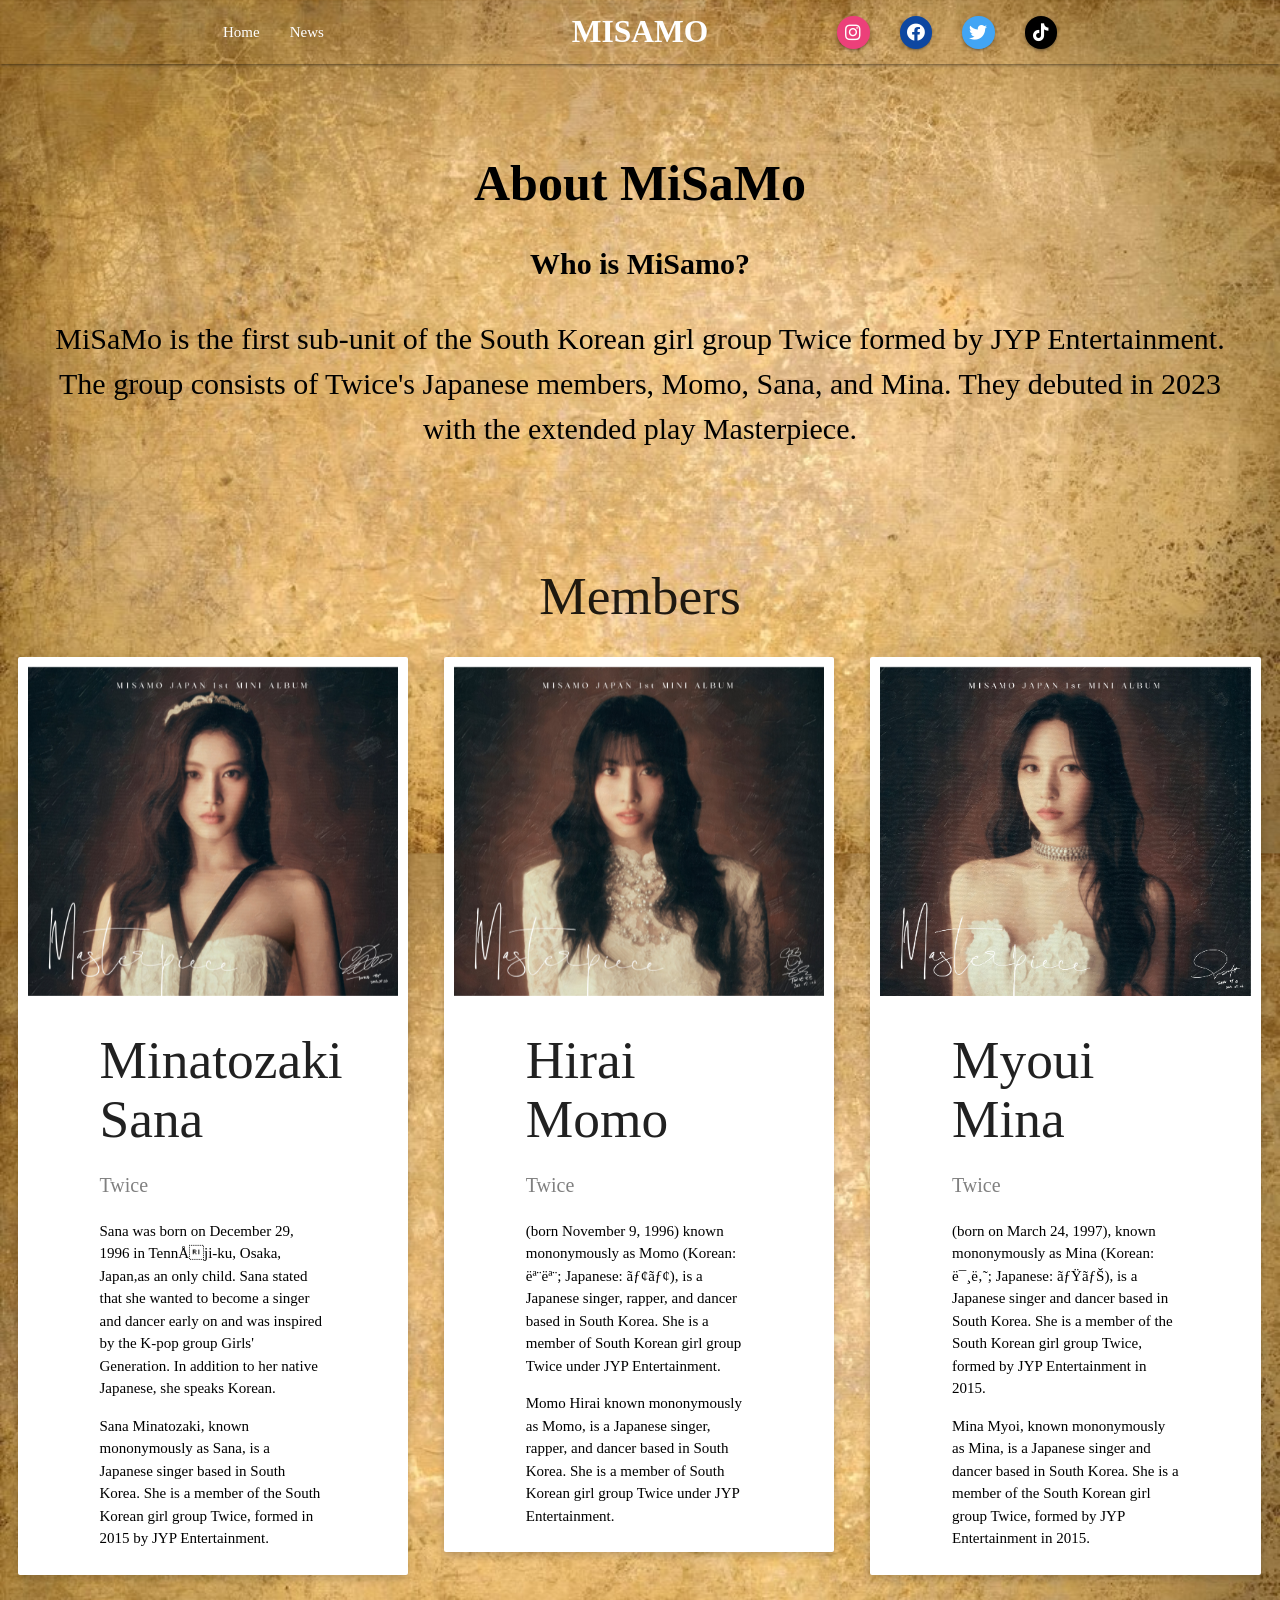
==== aboutopagemisamo.html @ c76c15a7 "Add files via upload" ====
<html lang="en">
<head>
    <title>About Misamo</title>
    <link rel="stylesheet" href="https://cdnjs.cloudflare.com/ajax/libs/font-awesome/5.15.3/css/all.min.css" integrity="sha512-iBBXm8fW90+nuLcSKlbmrPcLa0OT92xO1BIsZ+ywDWZCvqsWgccV3gFoRBv0z+8dLJgyAHIhR35VZc2oM/gI1w==" crossorigin="anonymous" />
  <link rel="stylesheet" href="css/materialize.min.css" />
  <link
  rel="stylesheet"
  href="https://use.fontawesome.com/releases/v5.0.13/css/all.css"
  integrity="sha384-DNOHZ68U8hZfKXOrtjWvjxusGo9WQnrNx2sqG0tfsghAvtVlRW3tvkXWZh58N9jp"
  crossorigin="anonymous"/>
  <link
  href="https://fonts.googleapis.com/icon?family=Material+Icons"
  rel="stylesheet"
/>
    <style>
        body {
  font-family: 'Times New Roman', Times, serif;
  background: url(img/bg1.jpg);
  background-size: 100%;
}
p {
  color: black;
}
h1 {
  background: transparent;
  font-size: 50px;
  color: black;
}
*, *:before, *:after {
  box-sizing: inherit;
}
.column {
  float: inline-start;
  width: 33.3%;
  margin-bottom: 16px;
  padding: 0 8px;
  background: transparent;
}

.card {
  box-shadow: 0 4px 8px 0 rgba(0, 0, 0, 0.2);
  margin: 10px;
  padding: 10px;
  
}

.about-section {
  padding: 50px;
  text-align: center;
  color: white;
  background: transparent;
  font-size: 30px;
}

.container {
  padding: 0 16px;

}
.h2 {
  font-size: 4em;
}


.title {
  color: grey;
  font-size: 20px;
}


    </style>
</head>
<body>
  <header>
    <nav class="nav-wrapper transparent">
      <div class="container">
        <a href="firstpagemisamo.html" class="brand-logo center hide-on-med-and-down"><b>MISAMO</b></a>
        <a href="#" class="sidenav-trigger" data-target="mobile-menu">
          <i class="material-icons">menu</i>
        </a>
        <ul class="hide-on-med-and-down">
          <li><a href="homepagemisamo.html">Home</a></li>
          <li><a href="https://www.allkpop.com/article/2023/07/twice-misamos-masterpiece-tops-itunes-charts-in-more-than-20-countries">News</a></li>
          <ul class="right hide-on-med-and-down">
            <li><a href="https://www.instagram.com/twicetagram/" class="tooltipped btn-floating btn-small pink lighten-1" data-tooltip="Instagram">
              <i class="fab fa-instagram"></i></a></li>
            <li><a href="https://www.facebook.com/JYPETWICE" class="tooltipped btn-floating btn-small blue darken-4" data-tooltip="Facebook">
              <i class="fab fa-facebook"></i>
            </a></li>
            <li><a href="https://twitter.com/JYPETWICE" class="tooltipped btn-floating btn-small blue lighten-1" data-tooltip="Twitter">
              <i class="fab fa-twitter"></i>
            </a></li>
            <li><a href="https://www.tiktok.com/@twice_tiktok_official?lang=en" class="tooltipped btn-floating btn-small black" data-tooltip="Tiktok">
              <i class="fab fa-tiktok"></i>
            </a></li>
          </ul>
          

        </ul>
        <ul class="sidenav grey lighten-2" id="mobile-menu">
          <li><a href="misamo.html">Home</a></li>
          <li><a href="https://www.allkpop.com/article/2023/07/twice-misamos-masterpiece-tops-itunes-charts-in-more-than-20-countries">News</a></li>
        </ul>
      </div>
    </nav>
  </header>
    <div class="about-section">
        <h1><b>About MiSaMo</b></h1>
        <p><b>Who is MiSamo?</b></p>
        <p>MiSaMo is the first sub-unit of the South Korean girl group Twice formed by JYP Entertainment. The group consists of Twice's Japanese members, Momo, Sana, and Mina. They debuted in 2023 with the extended play Masterpiece.</p>
      </div>
      
      <h2 style="text-align:center">Members</h2>
      <div class="row">
        <div class="column">
          <div class="card">
            <img src="img/SANA1.jfif" class=" responsive-img materialboxed" alt="">
            <div class="container">
              <h2>Minatozaki Sana</h2>
              <p class="title">Twice</p>
              <p>Sana was born on December 29, 1996 in Tennōji-ku, Osaka, Japan,as an only child.

                Sana stated that she wanted to become a singer and dancer early on and was inspired by the K-pop group Girls' Generation. In addition to her native Japanese, she speaks Korean.</p>
              <p>Sana Minatozaki, known mononymously as Sana, is a Japanese singer based in South Korea. She is a member of the South Korean girl group Twice, formed in 2015 by JYP Entertainment. </p>
            </div>
          </div>
        </div>
      
        <div class="column">
          <div class="card">
            <img src="img/MOMO2.jfif" class=" responsive-img materialboxed" alt="">
            <div class="container">
              <h2>Hirai Momo</h2>
              <p class="title">Twice</p>
              <p>(born November 9, 1996) known mononymously as Momo (Korean: 모모; Japanese: モモ), is a Japanese singer, rapper, and dancer based in South Korea. She is a member of South Korean girl group Twice under JYP Entertainment.</p>
              <p>Momo Hirai known mononymously as Momo, is a Japanese singer, rapper, and dancer based in South Korea. She is a member of South Korean girl group Twice under JYP Entertainment.</p>

            </div>
          </div>
        </div>
      
        <div class="column">
          <div class="card">
            <img src="img/MINA2.jfif" class=" responsive-img materialboxed" alt="">
            <div class="container">
              <h2>Myoui Mina</h2>
              <p class="title">Twice</p>
              <p>(born on March 24, 1997), known mononymously as Mina (Korean: 미나; Japanese: ミナ), is a Japanese singer and dancer based in South Korea. She is a member of the South Korean girl group Twice, formed by JYP Entertainment in 2015.</p>
              <p>Mina Myoi, known mononymously as Mina, is a Japanese singer and dancer based in South Korea. She is a member of the South Korean girl group Twice, formed by JYP Entertainment in 2015.</p>


            </div>
          </div>
        </div>
      </div>
      <script src="https://code.jquery.com/jquery-3.7.1.js"></script>
      <script src="js/jquery.hislide.js"></script>
  
      <script src="js/jquery.js"></script>
      <!-- Compiled and minified JavaScript -->
      <script src="js/materialize.min.js"></script>
      <script>
        $(document).ready(function () {
          $(".sidenav").sidenav();
        });
      </script>
</body>
</html>
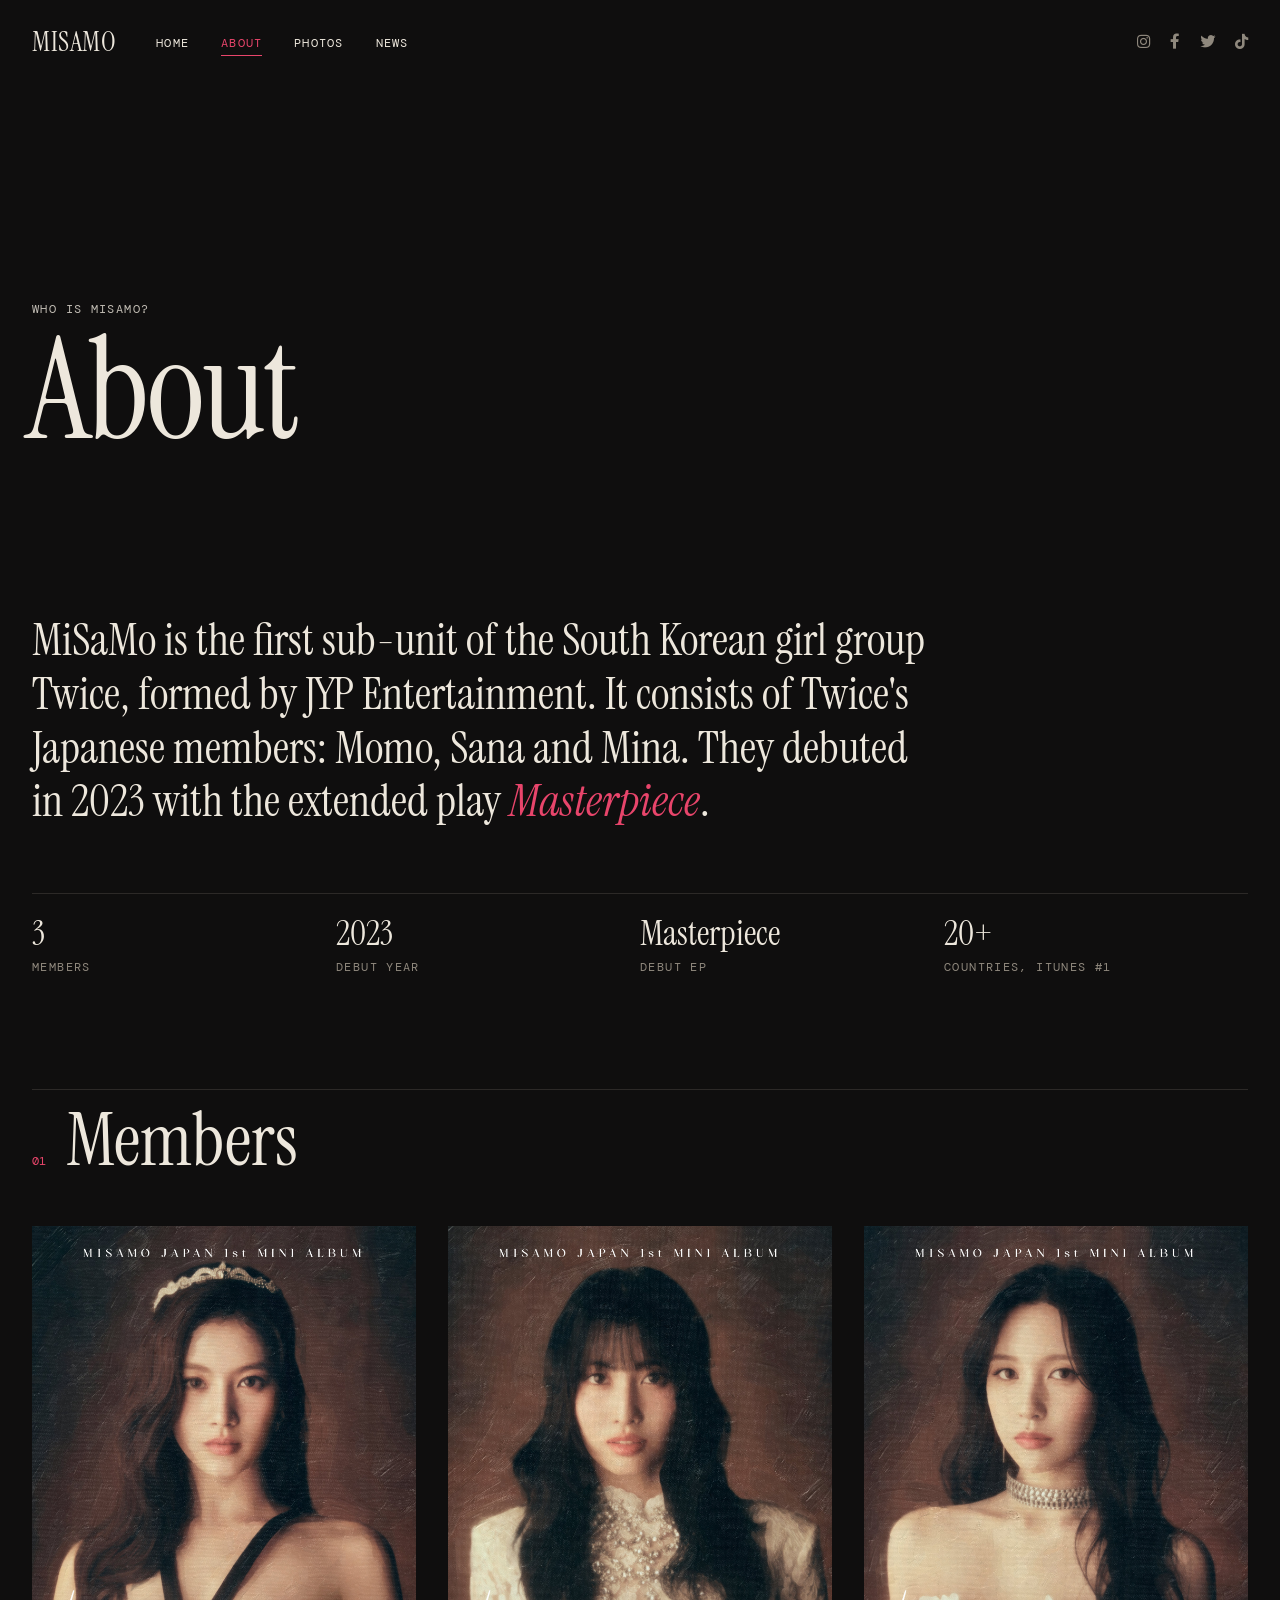
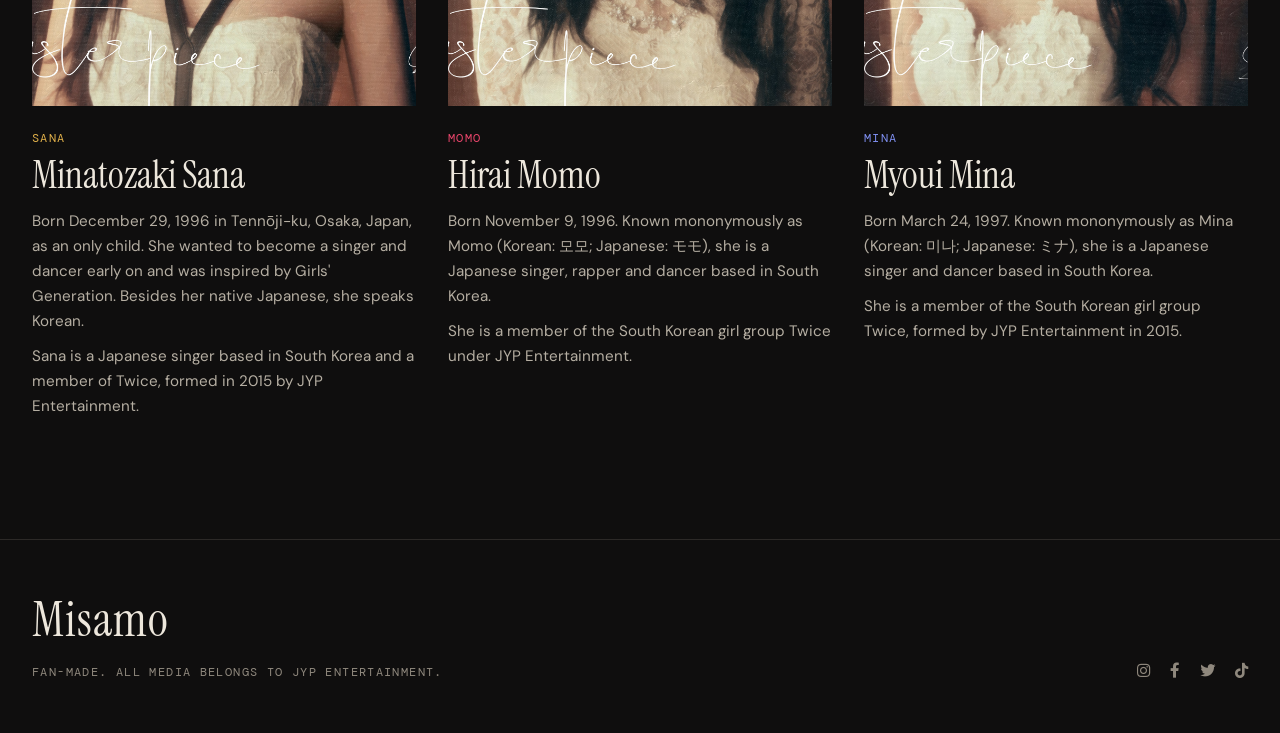
==== commit 40f9689a: "update" ====
--- a/aboutopagemisamo.html
+++ b/aboutopagemisamo.html
@@ -1,167 +1,109 @@
-<html lang="en">
-<head>
-    <title>About Misamo</title>
-    <link rel="stylesheet" href="https://cdnjs.cloudflare.com/ajax/libs/font-awesome/5.15.3/css/all.min.css" integrity="sha512-iBBXm8fW90+nuLcSKlbmrPcLa0OT92xO1BIsZ+ywDWZCvqsWgccV3gFoRBv0z+8dLJgyAHIhR35VZc2oM/gI1w==" crossorigin="anonymous" />
-  <link rel="stylesheet" href="css/materialize.min.css" />
-  <link
-  rel="stylesheet"
-  href="https://use.fontawesome.com/releases/v5.0.13/css/all.css"
-  integrity="sha384-DNOHZ68U8hZfKXOrtjWvjxusGo9WQnrNx2sqG0tfsghAvtVlRW3tvkXWZh58N9jp"
-  crossorigin="anonymous"/>
-  <link
-  href="https://fonts.googleapis.com/icon?family=Material+Icons"
-  rel="stylesheet"
-/>
-    <style>
-        body {
-  font-family: 'Times New Roman', Times, serif;
-  background: url(img/bg1.jpg);
-  background-size: 100%;
-}
-p {
-  color: black;
-}
-h1 {
-  background: transparent;
-  font-size: 50px;
-  color: black;
-}
-*, *:before, *:after {
-  box-sizing: inherit;
-}
-.column {
-  float: inline-start;
-  width: 33.3%;
-  margin-bottom: 16px;
-  padding: 0 8px;
-  background: transparent;
-}
-
-.card {
-  box-shadow: 0 4px 8px 0 rgba(0, 0, 0, 0.2);
-  margin: 10px;
-  padding: 10px;
-  
-}
-
-.about-section {
-  padding: 50px;
-  text-align: center;
-  color: white;
-  background: transparent;
-  font-size: 30px;
-}
-
-.container {
-  padding: 0 16px;
-
-}
-.h2 {
-  font-size: 4em;
-}
-
-
-.title {
-  color: grey;
-  font-size: 20px;
-}
-
-
-    </style>
-</head>
-<body>
-  <header>
-    <nav class="nav-wrapper transparent">
-      <div class="container">
-        <a href="firstpagemisamo.html" class="brand-logo center hide-on-med-and-down"><b>MISAMO</b></a>
-        <a href="#" class="sidenav-trigger" data-target="mobile-menu">
-          <i class="material-icons">menu</i>
-        </a>
-        <ul class="hide-on-med-and-down">
-          <li><a href="homepagemisamo.html">Home</a></li>
-          <li><a href="https://www.allkpop.com/article/2023/07/twice-misamos-masterpiece-tops-itunes-charts-in-more-than-20-countries">News</a></li>
-          <ul class="right hide-on-med-and-down">
-            <li><a href="https://www.instagram.com/twicetagram/" class="tooltipped btn-floating btn-small pink lighten-1" data-tooltip="Instagram">
-              <i class="fab fa-instagram"></i></a></li>
-            <li><a href="https://www.facebook.com/JYPETWICE" class="tooltipped btn-floating btn-small blue darken-4" data-tooltip="Facebook">
-              <i class="fab fa-facebook"></i>
-            </a></li>
-            <li><a href="https://twitter.com/JYPETWICE" class="tooltipped btn-floating btn-small blue lighten-1" data-tooltip="Twitter">
-              <i class="fab fa-twitter"></i>
-            </a></li>
-            <li><a href="https://www.tiktok.com/@twice_tiktok_official?lang=en" class="tooltipped btn-floating btn-small black" data-tooltip="Tiktok">
-              <i class="fab fa-tiktok"></i>
-            </a></li>
-          </ul>
-          
-
-        </ul>
-        <ul class="sidenav grey lighten-2" id="mobile-menu">
-          <li><a href="misamo.html">Home</a></li>
-          <li><a href="https://www.allkpop.com/article/2023/07/twice-misamos-masterpiece-tops-itunes-charts-in-more-than-20-countries">News</a></li>
-        </ul>
-      </div>
-    </nav>
-  </header>
-    <div class="about-section">
-        <h1><b>About MiSaMo</b></h1>
-        <p><b>Who is MiSamo?</b></p>
-        <p>MiSaMo is the first sub-unit of the South Korean girl group Twice formed by JYP Entertainment. The group consists of Twice's Japanese members, Momo, Sana, and Mina. They debuted in 2023 with the extended play Masterpiece.</p>
-      </div>
-      
-      <h2 style="text-align:center">Members</h2>
-      <div class="row">
-        <div class="column">
-          <div class="card">
-            <img src="img/SANA1.jfif" class=" responsive-img materialboxed" alt="">
-            <div class="container">
-              <h2>Minatozaki Sana</h2>
-              <p class="title">Twice</p>
-              <p>Sana was born on December 29, 1996 in Tennōji-ku, Osaka, Japan,as an only child.
-
-                Sana stated that she wanted to become a singer and dancer early on and was inspired by the K-pop group Girls' Generation. In addition to her native Japanese, she speaks Korean.</p>
-              <p>Sana Minatozaki, known mononymously as Sana, is a Japanese singer based in South Korea. She is a member of the South Korean girl group Twice, formed in 2015 by JYP Entertainment. </p>
-            </div>
-          </div>
-        </div>
-      
-        <div class="column">
-          <div class="card">
-            <img src="img/MOMO2.jfif" class=" responsive-img materialboxed" alt="">
-            <div class="container">
-              <h2>Hirai Momo</h2>
-              <p class="title">Twice</p>
-              <p>(born November 9, 1996) known mononymously as Momo (Korean: 모모; Japanese: モモ), is a Japanese singer, rapper, and dancer based in South Korea. She is a member of South Korean girl group Twice under JYP Entertainment.</p>
-              <p>Momo Hirai known mononymously as Momo, is a Japanese singer, rapper, and dancer based in South Korea. She is a member of South Korean girl group Twice under JYP Entertainment.</p>
-
-            </div>
-          </div>
-        </div>
-      
-        <div class="column">
-          <div class="card">
-            <img src="img/MINA2.jfif" class=" responsive-img materialboxed" alt="">
-            <div class="container">
-              <h2>Myoui Mina</h2>
-              <p class="title">Twice</p>
-              <p>(born on March 24, 1997), known mononymously as Mina (Korean: 미나; Japanese: ミナ), is a Japanese singer and dancer based in South Korea. She is a member of the South Korean girl group Twice, formed by JYP Entertainment in 2015.</p>
-              <p>Mina Myoi, known mononymously as Mina, is a Japanese singer and dancer based in South Korea. She is a member of the South Korean girl group Twice, formed by JYP Entertainment in 2015.</p>
-
-
-            </div>
-          </div>
-        </div>
-      </div>
-      <script src="https://code.jquery.com/jquery-3.7.1.js"></script>
-      <script src="js/jquery.hislide.js"></script>
-  
-      <script src="js/jquery.js"></script>
-      <!-- Compiled and minified JavaScript -->
-      <script src="js/materialize.min.js"></script>
-      <script>
-        $(document).ready(function () {
-          $(".sidenav").sidenav();
-        });
-      </script>
-</body>
-</html>+<!DOCTYPE html>
+<html lang="en">
+<head>
+  <meta charset="utf-8">
+  <meta name="viewport" content="width=device-width, initial-scale=1">
+  <title>MISAMO — About</title>
+  <link rel="preconnect" href="https://fonts.googleapis.com">
+  <link rel="preconnect" href="https://fonts.gstatic.com" crossorigin>
+  <link href="https://fonts.googleapis.com/css2?family=DM+Mono:wght@400;500&family=DM+Sans:wght@400;500&family=Instrument+Serif:ital@0;1&display=swap" rel="stylesheet">
+  <link rel="stylesheet" href="https://cdnjs.cloudflare.com/ajax/libs/font-awesome/5.15.4/css/all.min.css">
+  <link rel="stylesheet" href="css/style.css">
+</head>
+<body>
+
+  <nav class="nav">
+    <div class="nav-inner">
+      <a href="index.html" class="logo">MISAMO</a>
+      <ul class="nav-links">
+        <li><a href="homepagemisamo.html">Home</a></li>
+        <li><a href="aboutopagemisamo.html" class="active">About</a></li>
+        <li><a href="homepagemisamo.html#photos">Photos</a></li>
+        <li><a href="https://www.allkpop.com/article/2023/07/twice-misamos-masterpiece-tops-itunes-charts-in-more-than-20-countries" target="_blank" rel="noopener">News</a></li>
+      </ul>
+      <div class="socials">
+        <a href="https://www.instagram.com/twicetagram/" target="_blank" rel="noopener" aria-label="Instagram"><i class="fab fa-instagram"></i></a>
+        <a href="https://www.facebook.com/JYPETWICE" target="_blank" rel="noopener" aria-label="Facebook"><i class="fab fa-facebook-f"></i></a>
+        <a href="https://twitter.com/JYPETWICE" target="_blank" rel="noopener" aria-label="Twitter"><i class="fab fa-twitter"></i></a>
+        <a href="https://www.tiktok.com/@twice_tiktok_official?lang=en" target="_blank" rel="noopener" aria-label="TikTok"><i class="fab fa-tiktok"></i></a>
+      </div>
+      <button class="menu-btn" aria-label="Menu"><i class="fas fa-bars"></i></button>
+    </div>
+  </nav>
+
+  <header class="hero short" style="background-image:url(img/misamo.jfif)">
+    <div class="hero-inner">
+      <span class="label">Who is MiSaMo?</span>
+      <h1>About</h1>
+    </div>
+  </header>
+
+  <section>
+    <div class="wrap">
+      <p class="about-text">MiSaMo is the first sub-unit of the South Korean girl group Twice, formed by JYP Entertainment. It consists of Twice's Japanese members: Momo, Sana and Mina. They debuted in 2023 with the extended play <em>Masterpiece</em>.</p>
+      <div class="facts">
+        <div class="fact"><b>3</b><span class="label">Members</span></div>
+        <div class="fact"><b>2023</b><span class="label">Debut year</span></div>
+        <div class="fact"><b>Masterpiece</b><span class="label">Debut EP</span></div>
+        <div class="fact"><b>20+</b><span class="label">Countries, iTunes #1</span></div>
+      </div>
+    </div>
+  </section>
+
+  <section style="padding-top:0">
+    <div class="wrap">
+      <div class="section-title"><span class="num">01</span><h2>Members</h2></div>
+      <div class="members">
+
+        <article class="member sana reveal">
+          <div class="photo" data-zoom><img src="img/SANA1.jfif" alt="Minatozaki Sana" loading="lazy"></div>
+          <div class="info">
+            <span class="tag">Sana</span>
+            <h3>Minatozaki Sana</h3>
+            <p>Born December 29, 1996 in Tennōji-ku, Osaka, Japan, as an only child. She wanted to become a singer and dancer early on and was inspired by Girls' Generation. Besides her native Japanese, she speaks Korean.</p>
+            <p>Sana is a Japanese singer based in South Korea and a member of Twice, formed in 2015 by JYP Entertainment.</p>
+          </div>
+        </article>
+
+        <article class="member momo reveal d1">
+          <div class="photo" data-zoom><img src="img/MOMO2.jfif" alt="Hirai Momo" loading="lazy"></div>
+          <div class="info">
+            <span class="tag">Momo</span>
+            <h3>Hirai Momo</h3>
+            <p>Born November 9, 1996. Known mononymously as Momo (Korean: 모모; Japanese: モモ), she is a Japanese singer, rapper and dancer based in South Korea.</p>
+            <p>She is a member of the South Korean girl group Twice under JYP Entertainment.</p>
+          </div>
+        </article>
+
+        <article class="member mina reveal d2">
+          <div class="photo" data-zoom><img src="img/MINA2.jfif" alt="Myoui Mina" loading="lazy"></div>
+          <div class="info">
+            <span class="tag">Mina</span>
+            <h3>Myoui Mina</h3>
+            <p>Born March 24, 1997. Known mononymously as Mina (Korean: 미나; Japanese: ミナ), she is a Japanese singer and dancer based in South Korea.</p>
+            <p>She is a member of the South Korean girl group Twice, formed by JYP Entertainment in 2015.</p>
+          </div>
+        </article>
+
+      </div>
+    </div>
+  </section>
+
+  <footer>
+    <div class="wrap">
+      <div>
+        <a href="index.html" class="logo">Misamo</a>
+        <span class="label">Fan-made. All media belongs to JYP Entertainment.</span>
+      </div>
+      <div class="socials">
+        <a href="https://www.instagram.com/twicetagram/" target="_blank" rel="noopener" aria-label="Instagram"><i class="fab fa-instagram"></i></a>
+        <a href="https://www.facebook.com/JYPETWICE" target="_blank" rel="noopener" aria-label="Facebook"><i class="fab fa-facebook-f"></i></a>
+        <a href="https://twitter.com/JYPETWICE" target="_blank" rel="noopener" aria-label="Twitter"><i class="fab fa-twitter"></i></a>
+        <a href="https://www.tiktok.com/@twice_tiktok_official?lang=en" target="_blank" rel="noopener" aria-label="TikTok"><i class="fab fa-tiktok"></i></a>
+      </div>
+    </div>
+  </footer>
+
+  <script src="js/main.js"></script>
+</body>
+</html>
--- a/css/style.css
+++ b/css/style.css
@@ -0,0 +1,230 @@
+/* ============ MISAMO — editorial theme ============ */
+:root {
+  --bg: #0f0e0e;
+  --bg-2: #181615;
+  --text: #ede7dc;
+  --muted: #8f887d;
+  --line: #2c2927;
+  --accent: #e8456b;       /* single accent */
+  --momo: #e8456b;
+  --sana: #e0b04a;
+  --mina: #7f8ff0;
+  --serif: 'Instrument Serif', Georgia, serif;
+  --sans: 'DM Sans', system-ui, sans-serif;
+  --mono: 'DM Mono', ui-monospace, monospace;
+}
+
+*, *::before, *::after { box-sizing: border-box; }
+html { scroll-behavior: smooth; }
+body {
+  margin: 0; background: var(--bg); color: var(--text);
+  font-family: var(--sans); font-size: 16px; line-height: 1.65;
+  overflow-x: hidden;
+}
+img { max-width: 100%; display: block; }
+a { color: inherit; text-decoration: none; }
+::selection { background: var(--accent); color: #fff; }
+h1, h2, h3 { font-family: var(--serif); font-weight: 400; margin: 0; line-height: 1; }
+
+.label {
+  font-family: var(--mono); font-size: .72rem; letter-spacing: .12em; text-transform: uppercase; color: var(--muted);
+}
+
+/* ---------- Navbar ---------- */
+.nav { position: fixed; top: 0; left: 0; right: 0; z-index: 50; transition: background .3s, border-color .3s; border-bottom: 1px solid transparent; }
+.nav.scrolled { background: var(--bg); border-bottom-color: var(--line); }
+.nav-inner {
+  max-width: 1280px; margin: 0 auto; padding: 20px 32px;
+  display: flex; align-items: center; gap: 40px;
+}
+.logo { font-family: var(--serif); font-size: 1.7rem; letter-spacing: .02em; }
+.nav-links { display: flex; gap: 32px; list-style: none; margin: 0 auto 0 0; padding: 0; }
+.nav-links a {
+  font-family: var(--mono); font-size: .76rem; letter-spacing: .1em; text-transform: uppercase;
+  padding: 4px 0; border-bottom: 1px solid transparent; transition: border-color .2s, color .2s;
+}
+.nav-links a:hover { border-bottom-color: var(--text); }
+.nav-links a.active { color: var(--accent); border-bottom-color: var(--accent); }
+.socials { display: flex; gap: 20px; }
+.socials a { font-size: .95rem; color: var(--muted); transition: color .2s; }
+.socials a:hover { color: var(--accent); }
+.menu-btn { display: none; background: none; border: 0; color: var(--text); font-size: 1.3rem; cursor: pointer; padding: 4px; }
+
+@media (max-width: 860px) {
+  .nav-inner { justify-content: space-between; padding: 16px 20px; }
+  .menu-btn { display: block; position: relative; z-index: 70; }
+  .socials { display: none; }
+  .nav-links {
+    position: fixed; inset: 0; background: var(--bg); flex-direction: column; justify-content: center;
+    padding: 0 32px; gap: 18px; margin: 0; transform: translateY(-100%); transition: transform .35s ease; z-index: 60;
+  }
+  .nav-links.open { transform: none; }
+  .nav-links a { font-family: var(--serif); font-size: 2.6rem; letter-spacing: 0; text-transform: none; }
+}
+
+/* ---------- Hero ---------- */
+.hero {
+  position: relative; min-height: 100vh; display: flex; align-items: flex-end;
+  padding: 120px 32px 56px; background-size: cover; background-position: center top; isolation: isolate;
+}
+.hero::before {
+  content: ''; position: absolute; inset: 0; z-index: -1;
+  background: linear-gradient(180deg, rgba(15,14,14,.35) 0%, rgba(15,14,14,.1) 35%, rgba(15,14,14,.92) 100%);
+}
+.hero.short { min-height: 56vh; }
+.hero-inner { max-width: 1280px; width: 100%; margin: 0 auto; }
+.hero .label { color: var(--text); opacity: .8; margin-bottom: 14px; display: block; }
+.hero h1 { font-size: clamp(5rem, 21vw, 19rem); letter-spacing: -.02em; line-height: .82; margin-left: -.04em; }
+.hero.short h1 { font-size: clamp(3.4rem, 11vw, 9rem); }
+.hero h1 em { color: var(--accent); }
+.hero .lead { max-width: 440px; margin: 26px 0 0; color: #cfc8bb; }
+.cta { margin-top: 32px; display: flex; gap: 14px; flex-wrap: wrap; }
+
+.btn {
+  display: inline-block; cursor: pointer; font-family: var(--mono); font-size: .76rem; letter-spacing: .1em; text-transform: uppercase;
+  padding: 14px 24px; border: 1px solid var(--text); background: transparent; color: var(--text);
+  border-radius: 0; transition: background .2s, color .2s, border-color .2s;
+}
+.btn:hover { background: var(--text); color: var(--bg); }
+.btn.primary { background: var(--accent); border-color: var(--accent); color: #fff; }
+.btn.primary:hover { background: var(--text); border-color: var(--text); color: var(--bg); }
+
+/* ---------- Sections ---------- */
+section { padding: 110px 32px; }
+.wrap { max-width: 1280px; margin: 0 auto; }
+.section-title {
+  display: flex; align-items: baseline; gap: 20px; margin-bottom: 48px;
+  padding-top: 14px; border-top: 1px solid var(--line);
+}
+.section-title .num { font-family: var(--mono); font-size: .75rem; color: var(--accent); }
+.section-title h2 { font-size: clamp(2.4rem, 6vw, 4.6rem); }
+.section-title p { margin: 0 0 0 auto; color: var(--muted); font-size: .9rem; text-align: right; }
+
+/* video */
+.mv-stage {
+  position: relative; aspect-ratio: 16/9; background: #000; border: 1px solid var(--line); overflow: hidden;
+}
+.mv-stage iframe, .mv-stage video { width: 100%; height: 100%; border: 0; display: block; }
+.mv-poster {
+  position: relative; width: 100%; height: 100%; border: 0; padding: 0; background: #000; cursor: pointer; display: block;
+}
+.mv-poster img { width: 100%; height: 100%; object-fit: cover; filter: brightness(.8); transition: filter .3s, transform .6s; }
+.mv-poster:hover img { filter: brightness(.95); transform: scale(1.02); }
+.mv-play {
+  position: absolute; left: 50%; top: 50%; transform: translate(-50%, -50%);
+  padding: 14px 26px; background: var(--accent); color: #fff;
+  font-family: var(--mono); font-size: .78rem; letter-spacing: .12em; text-transform: uppercase;
+  transition: background .2s, color .2s;
+}
+.mv-poster:hover .mv-play { background: var(--text); color: var(--bg); }
+.mv-meta {
+  display: flex; justify-content: space-between; align-items: baseline; flex-wrap: wrap; gap: 16px;
+  padding: 18px 0; border-bottom: 1px solid var(--line);
+}
+.mv-meta h3 { font-size: 2rem; }
+.mv-meta .mv-sub { font-family: var(--mono); font-size: .74rem; letter-spacing: .1em; text-transform: uppercase; color: var(--muted); margin-left: 14px; }
+.mv-meta .mv-ext { font-family: var(--mono); font-size: .74rem; letter-spacing: .1em; text-transform: uppercase; color: var(--accent); }
+.mv-meta .mv-ext:hover { text-decoration: underline; text-underline-offset: 4px; }
+.mv-list { display: grid; grid-template-columns: repeat(auto-fit, minmax(210px, 1fr)); gap: 16px; margin-top: 24px; }
+.mv-item {
+  background: none; border: 1px solid var(--line); padding: 0; color: inherit; text-align: left; cursor: pointer;
+  display: flex; flex-direction: column; transition: border-color .2s;
+}
+.mv-item:hover { border-color: var(--muted); }
+.mv-item.active { border-color: var(--accent); }
+.mv-item .thumb { aspect-ratio: 16/9; overflow: hidden; background: #000; width: 100%; }
+.mv-item .thumb img { width: 100%; height: 100%; object-fit: cover; filter: grayscale(.6); transition: filter .3s, transform .5s; }
+.mv-item:hover .thumb img, .mv-item.active .thumb img { filter: none; transform: scale(1.03); }
+.mv-item .info { padding: 12px 14px 14px; }
+.mv-item .era { font-family: var(--mono); font-size: .68rem; letter-spacing: .1em; text-transform: uppercase; color: var(--muted); display: block; }
+.mv-item.active .era { color: var(--accent); }
+.mv-item strong { display: block; font-family: var(--serif); font-weight: 400; font-size: 1.45rem; line-height: 1.15; margin-top: 6px; }
+
+/* full-bleed photo band */
+.band { height: 60vh; min-height: 340px; padding: 0; background-size: cover; background-position: center 30%; background-attachment: fixed; }
+@media (max-width: 860px), (hover: none) { .band { background-attachment: scroll; } }
+
+/* instagram */
+.insta-grid { display: grid; grid-template-columns: repeat(auto-fit, minmax(300px, 1fr)); gap: 32px; }
+.insta-card { --accent: var(--momo); }
+.insta-card.sana { --accent: var(--sana); }
+.insta-card.mina { --accent: var(--mina); }
+.insta-card .shot { background: #fff; cursor: zoom-in; overflow: hidden; }
+.insta-card .shot img { width: 100%; }
+.insta-card .body { display: flex; justify-content: space-between; align-items: baseline; gap: 12px; padding: 16px 0; border-bottom: 1px solid var(--line); }
+.insta-card h3 { font-size: 1.7rem; }
+.insta-card small { display: block; font-family: var(--mono); font-size: .72rem; color: var(--muted); margin-top: 6px; }
+.insta-card .go { font-family: var(--mono); font-size: .72rem; letter-spacing: .1em; text-transform: uppercase; color: var(--accent); white-space: nowrap; }
+.insta-card .go:hover { text-decoration: underline; text-underline-offset: 4px; }
+
+/* gallery */
+.gallery-bar { display: flex; justify-content: space-between; align-items: baseline; flex-wrap: wrap; gap: 16px; margin-bottom: 28px; }
+.gallery-filters { display: flex; gap: 24px; flex-wrap: wrap; }
+.gallery-filters button {
+  background: none; border: 0; border-bottom: 1px solid transparent; padding: 4px 0; cursor: pointer;
+  font-family: var(--mono); font-size: .76rem; letter-spacing: .1em; text-transform: uppercase;
+  color: var(--muted); transition: color .2s, border-color .2s;
+}
+.gallery-filters button:hover { color: var(--text); }
+.gallery-filters button.active { color: var(--text); border-bottom-color: var(--accent); }
+.gallery-filters button[data-filter="momo"].active { color: var(--momo); border-bottom-color: var(--momo); }
+.gallery-filters button[data-filter="sana"].active { color: var(--sana); border-bottom-color: var(--sana); }
+.gallery-filters button[data-filter="mina"].active { color: var(--mina); border-bottom-color: var(--mina); }
+.gallery { columns: 4 240px; column-gap: 12px; }
+.gallery figure { margin: 0 0 12px; overflow: hidden; cursor: zoom-in; break-inside: avoid; background: var(--bg-2); }
+.gallery figure.is-hidden { display: none; }
+.gallery img { width: 100%; height: auto; filter: grayscale(.85) contrast(1.05); transition: filter .4s, transform .6s; }
+.gallery figure:hover img { filter: none; transform: scale(1.03); }
+.gallery-more { margin-top: 36px; display: flex; align-items: center; gap: 16px; flex-wrap: wrap; }
+
+/* lightbox */
+.lightbox { position: fixed; inset: 0; z-index: 100; background: rgba(10,9,9,.96); display: none; place-items: center; padding: 30px 64px; cursor: zoom-out; }
+.lightbox.open { display: grid; }
+.lightbox img { max-height: 90vh; max-width: 90vw; cursor: default; }
+.lightbox button { position: absolute; background: none; border: 0; color: var(--text); font-size: 1.5rem; cursor: pointer; padding: 12px; opacity: .75; transition: opacity .2s; }
+.lightbox button:hover { opacity: 1; }
+.lightbox .lb-close { top: 14px; right: 18px; }
+.lightbox .lb-prev { left: 14px; top: 50%; transform: translateY(-50%); }
+.lightbox .lb-next { right: 14px; top: 50%; transform: translateY(-50%); }
+.lightbox .lb-count { position: absolute; bottom: 16px; left: 50%; transform: translateX(-50%); font-family: var(--mono); font-size: .72rem; letter-spacing: .12em; color: var(--muted); }
+
+/* about */
+.about-text { max-width: 900px; font-family: var(--serif); font-size: clamp(1.7rem, 3.6vw, 2.8rem); line-height: 1.2; margin: 0; }
+.about-text em { color: var(--accent); }
+.facts { display: grid; grid-template-columns: repeat(auto-fit, minmax(180px, 1fr)); margin-top: 64px; border-top: 1px solid var(--line); }
+.fact { padding: 20px 20px 0 0; }
+.fact b { display: block; font-family: var(--serif); font-weight: 400; font-size: 2.2rem; line-height: 1.1; }
+
+.members { display: grid; grid-template-columns: repeat(auto-fit, minmax(300px, 1fr)); gap: 40px 32px; }
+.member { --accent: var(--momo); }
+.member.sana { --accent: var(--sana); }
+.member.mina { --accent: var(--mina); }
+.member .photo { aspect-ratio: 4/5; overflow: hidden; cursor: zoom-in; background: var(--bg-2); }
+.member .photo img { width: 100%; height: 100%; object-fit: cover; object-position: center top; transition: transform .7s; }
+.member:hover .photo img { transform: scale(1.04); }
+.member .info { padding-top: 18px; }
+.member .tag { font-family: var(--mono); font-size: .72rem; letter-spacing: .12em; text-transform: uppercase; color: var(--accent); }
+.member h3 { font-size: 2.4rem; margin: 6px 0 14px; }
+.member p { color: #b5aea2; font-size: .95rem; margin: 0 0 10px; }
+
+/* footer */
+footer { padding: 56px 32px 48px; border-top: 1px solid var(--line); }
+footer .wrap { display: flex; justify-content: space-between; align-items: end; gap: 24px; flex-wrap: wrap; }
+footer .logo { font-size: 3rem; display: block; line-height: 1; margin-bottom: 14px; }
+footer .label { max-width: 380px; line-height: 1.7; }
+
+/* reveal */
+.reveal { opacity: 0; transform: translateY(24px); transition: opacity .7s ease, transform .7s ease; }
+.reveal.in { opacity: 1; transform: none; }
+.reveal.d1 { transition-delay: .1s; } .reveal.d2 { transition-delay: .2s; }
+
+@media (max-width: 700px) {
+  section { padding: 72px 20px; }
+  .hero { padding: 100px 20px 40px; }
+  .section-title { flex-wrap: wrap; }
+  .section-title p { margin: 0; text-align: left; width: 100%; }
+}
+@media (prefers-reduced-motion: reduce) {
+  * { animation: none !important; transition: none !important; }
+  .reveal { opacity: 1; transform: none; }
+}
